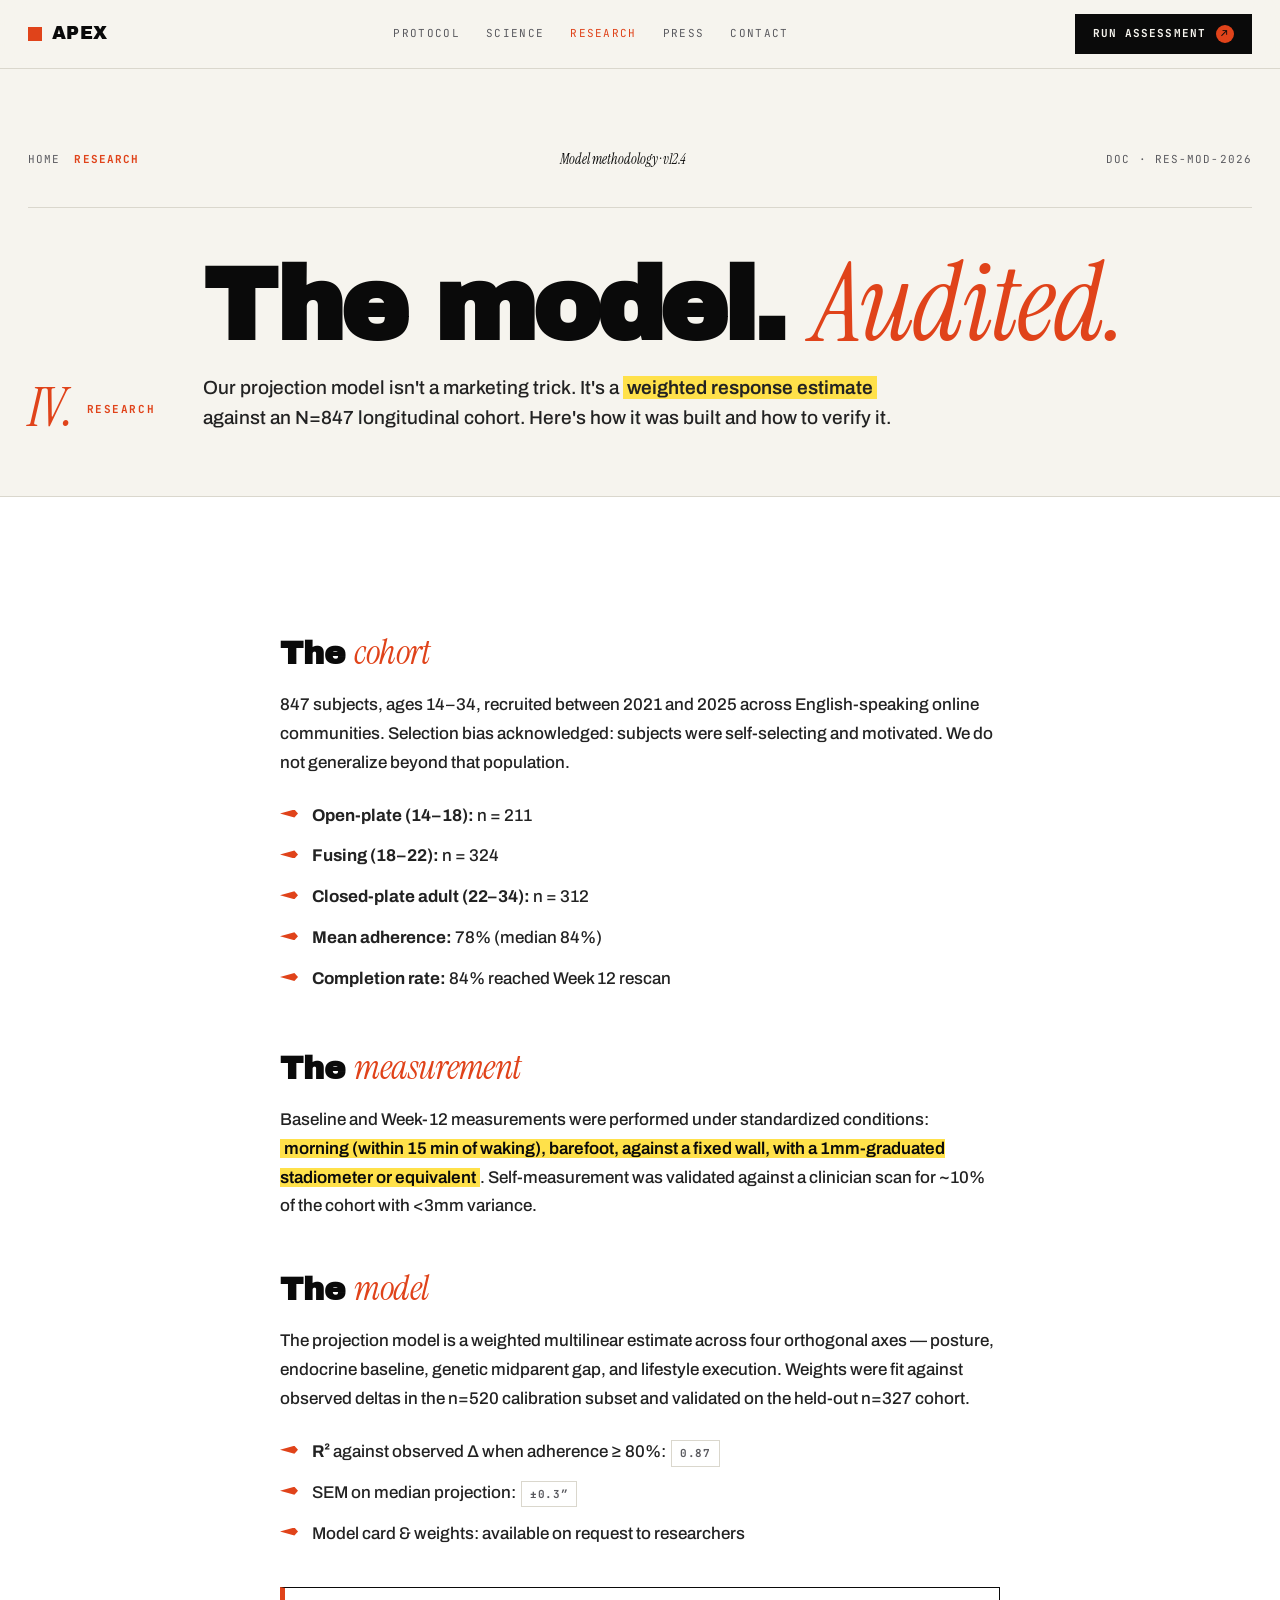
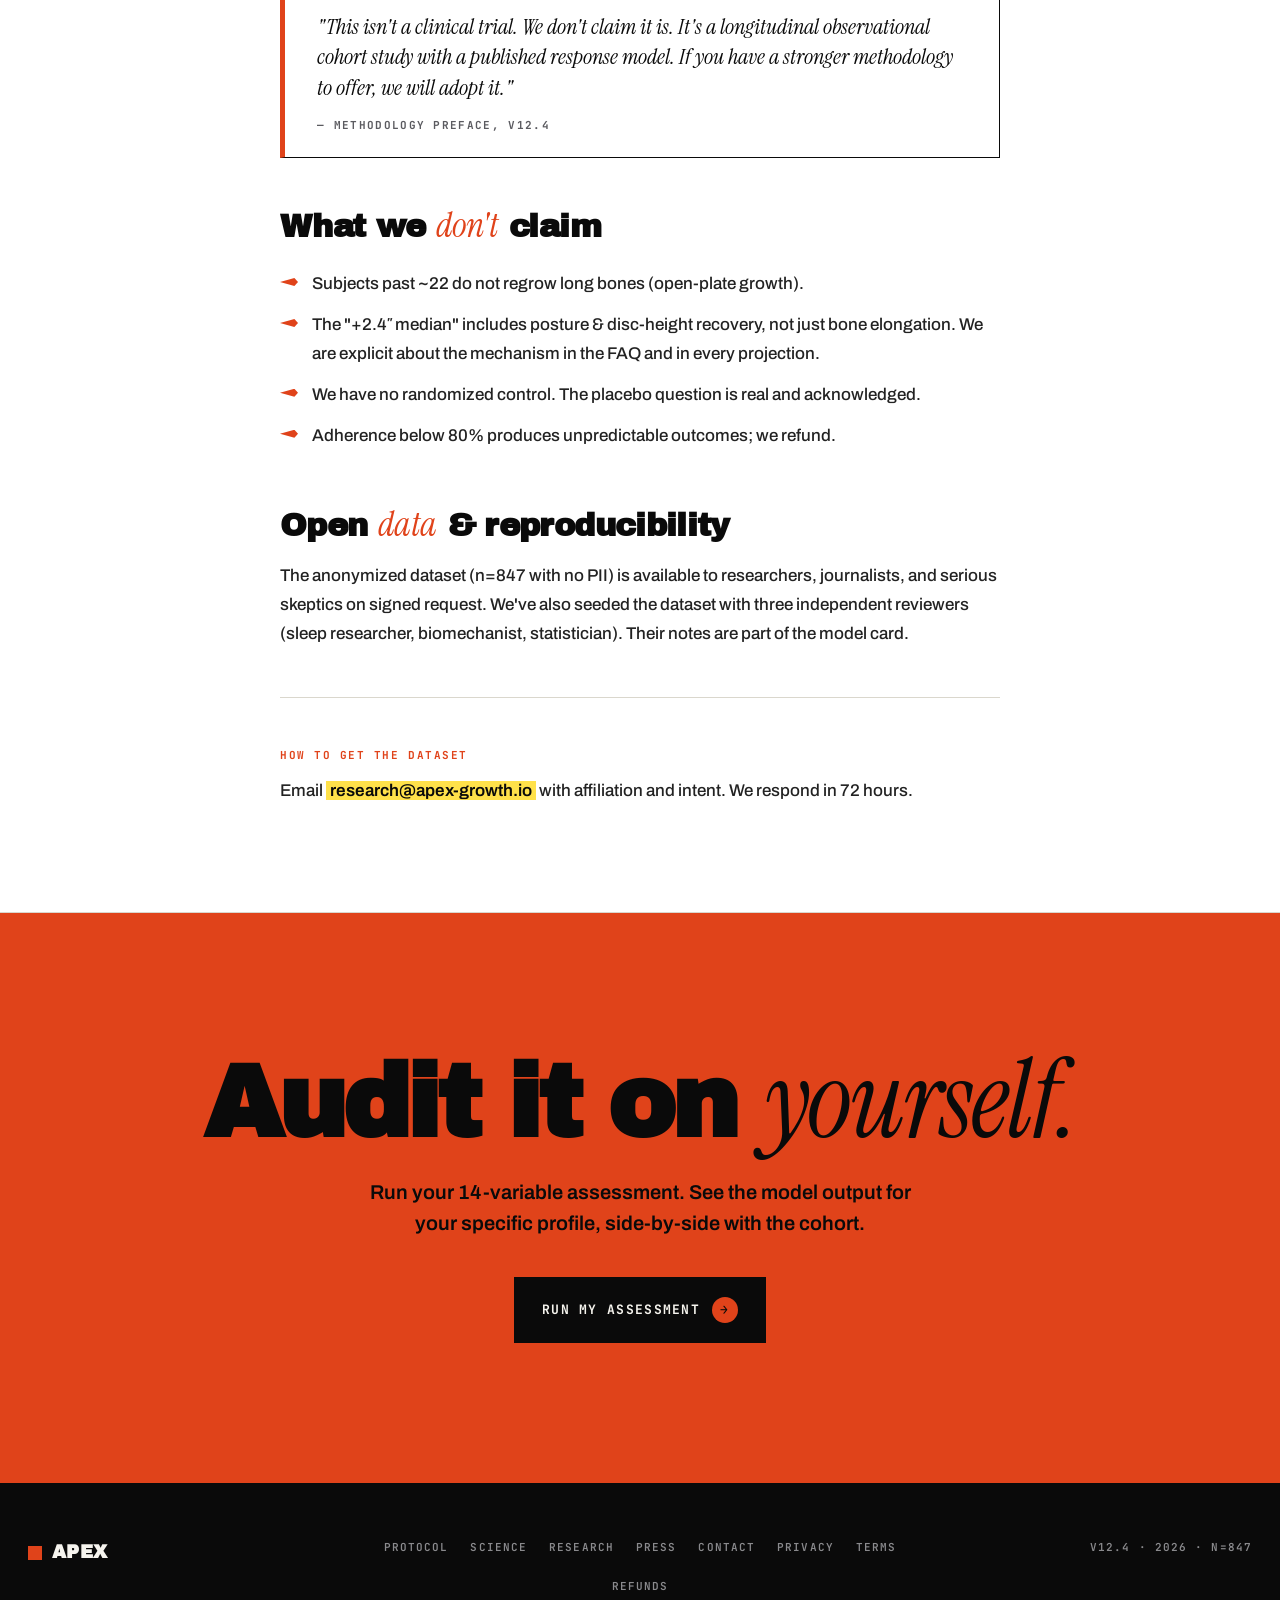
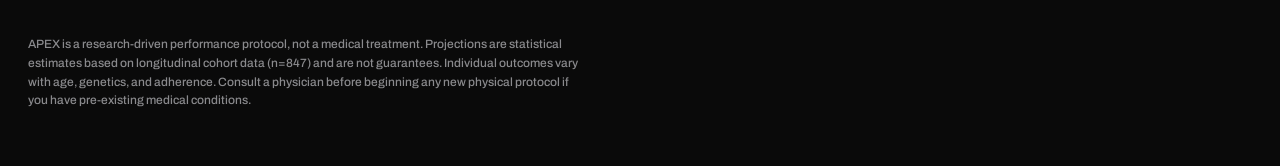
==== Research.html @ 3153909a "Add files via upload" ====
<!DOCTYPE html>
<html lang="en">
<head>
<meta charset="UTF-8">
<meta name="viewport" content="width=device-width, initial-scale=1.0">
<title>Research — APEX</title>
<link rel="icon" href="assets/favicon.svg" type="image/svg+xml">
<link rel="preconnect" href="https://fonts.googleapis.com">
<link rel="preconnect" href="https://fonts.gstatic.com" crossorigin>
<link rel="stylesheet" href="https://fonts.googleapis.com/css2?family=Archivo+Black&family=Archivo:wght@400;500;600;700;800&family=Instrument+Serif:ital@0;1&family=JetBrains+Mono:wght@400;500;700&display=swap">
<link rel="stylesheet" href="subpage.css">
</head>
<body>
<nav class="nav">
  <div class="nav-i">
    <a class="brand" href="index.html"><span class="sq"></span>APEX</a>
    <div class="nav-ul">
      <a href="Protocol.html" >Protocol</a>
      <a href="Science.html" >Science</a>
      <a href="Research.html" class="cur">Research</a>
      <a href="Press.html" >Press</a>
      <a href="Contact.html" >Contact</a>
    </div>
    <a class="nav-cta" href="Height Assessment.html">Run assessment <span class="arr">↗</span></a>
  </div>
</nav>
<section class="page-head">
  <div class="wrap">
    <div class="page-meta">
      <div class="crumbs"><a href="index.html">Home</a><span class="stamp">Research</span></div>
      <div class="ver">Model methodology · v12.4</div>
      <div>DOC · RES-MOD-2026</div>
    </div>
    <div class="page-grid">
      <div class="page-kick"><span class="idx">IV.</span>Research</div>
      <div>
        <h1 class="page-h1">The model. <span class="serif">Audited.</span></h1>
        <p class="page-lede">Our projection model isn't a marketing trick. It's a <strong>weighted response estimate</strong> against an N=847 longitudinal cohort. Here's how it was built and how to verify it.</p>
      </div>
    </div>
  </div>
</section>

<section class="sec paper">
  <div class="wrap">
    <div class="prose">
      <h3>The <span class="serif">cohort</span></h3>
      <p>847 subjects, ages 14–34, recruited between 2021 and 2025 across English-speaking online communities. Selection bias acknowledged: subjects were self-selecting and motivated. We do not generalize beyond that population.</p>
      <ul>
        <li><strong>Open-plate (14–18):</strong> n = 211</li>
        <li><strong>Fusing (18–22):</strong> n = 324</li>
        <li><strong>Closed-plate adult (22–34):</strong> n = 312</li>
        <li><strong>Mean adherence:</strong> 78% (median 84%)</li>
        <li><strong>Completion rate:</strong> 84% reached Week 12 rescan</li>
      </ul>

      <h3>The <span class="serif">measurement</span></h3>
      <p>Baseline and Week-12 measurements were performed under standardized conditions: <strong>morning (within 15 min of waking), barefoot, against a fixed wall, with a 1mm-graduated stadiometer or equivalent</strong>. Self-measurement was validated against a clinician scan for ~10% of the cohort with &lt;3mm variance.</p>

      <h3>The <span class="serif">model</span></h3>
      <p>The projection model is a weighted multilinear estimate across four orthogonal axes — posture, endocrine baseline, genetic midparent gap, and lifestyle execution. Weights were fit against observed deltas in the n=520 calibration subset and validated on the held-out n=327 cohort.</p>
      <ul>
        <li><strong>R²</strong> against observed Δ when adherence ≥ 80%: <span class="cite">0.87</span></li>
        <li>SEM on median projection: <span class="cite">±0.3″</span></li>
        <li>Model card &amp; weights: available on request to researchers</li>
      </ul>

      <blockquote>"This isn't a clinical trial. We don't claim it is. It's a longitudinal observational cohort study with a published response model. If you have a stronger methodology to offer, we will adopt it."<cite>— Methodology preface, v12.4</cite></blockquote>

      <h3>What we <span class="serif">don't</span> claim</h3>
      <ul>
        <li>Subjects past ~22 do not regrow long bones (open-plate growth).</li>
        <li>The "+2.4″ median" includes posture &amp; disc-height recovery, not just bone elongation. We are explicit about the mechanism in the FAQ and in every projection.</li>
        <li>We have no randomized control. The placebo question is real and acknowledged.</li>
        <li>Adherence below 80% produces unpredictable outcomes; we refund.</li>
      </ul>

      <h3>Open <span class="serif">data</span> &amp; reproducibility</h3>
      <p>The anonymized dataset (n=847 with no PII) is available to researchers, journalists, and serious skeptics on signed request. We've also seeded the dataset with three independent reviewers (sleep researcher, biomechanist, statistician). Their notes are part of the model card.</p>
      <hr>
      <h4>How to get the dataset</h4>
      <p>Email <strong>research@apex-growth.io</strong> with affiliation and intent. We respond in 72 hours.</p>
    </div>
  </div>
</section>

<section class="final">
  <div class="wrap">
    <h2>Audit it on <span class="serif">yourself.</span></h2>
    <p>Run your 14-variable assessment. See the model output for your specific profile, side-by-side with the cohort.</p>
    <a class="btn-primary" href="Height Assessment.html">Run my assessment <span class="arr">→</span></a>
  </div>
</section>
<footer class="footer">
  <div class="wrap">
    <div class="footer-i">
      <div class="brand"><span class="sq"></span>APEX</div>
      <div class="footer-links">
        <a href="Protocol.html">Protocol</a>
        <a href="Science.html">Science</a>
        <a href="Research.html">Research</a>
        <a href="Press.html">Press</a>
        <a href="Contact.html">Contact</a>
        <a href="Privacy.html">Privacy</a>
        <a href="Terms.html">Terms</a>
        <a href="Refunds.html">Refunds</a>
      </div>
      <div style="text-align:right">v12.4 · 2026 · N=847</div>
    </div>
    <p class="footer-legal">APEX is a research-driven performance protocol, not a medical treatment. Projections are statistical estimates based on longitudinal cohort data (n=847) and are not guarantees. Individual outcomes vary with age, genetics, and adherence. Consult a physician before beginning any new physical protocol if you have pre-existing medical conditions.</p>
  </div>
</footer>
</body>
</html>
---- subpage.css ----
/* ============ APEX subpage shared styles ============ */
:root{
  --bg:#f6f4ee; --paper:#fff; --ink:#0a0a0a; --ink-2:#222; --mid:#5b5b60; --dim:#9b9b9f;
  --line:#dad7cd; --line-2:#e7e4dc;
  --hot:#e0431a; --hot-dim:#fde9e1;
  --green:#1f5740; --green-dim:#e8f0ec;
  --yellow:#ffe14a;
  --display:'Archivo Black',sans-serif;
  --serif:'Instrument Serif',serif;
  --sans:'Archivo',sans-serif;
  --mono:'JetBrains Mono',monospace;
}
*,*::before,*::after{margin:0;padding:0;box-sizing:border-box}
html,body{background:var(--bg);color:var(--ink);font-family:var(--sans);font-size:15.5px;line-height:1.55;-webkit-font-smoothing:antialiased;min-height:100vh}
a{color:inherit;text-decoration:none}
img,svg{display:block;max-width:100%}
::selection{background:var(--ink);color:var(--yellow)}
.wrap{max-width:1280px;margin:0 auto;padding:0 28px}

/* NAV */
.nav{position:sticky;top:0;z-index:50;background:rgba(246,244,238,.95);backdrop-filter:blur(14px);border-bottom:1px solid var(--line)}
.nav-i{max-width:1280px;margin:0 auto;padding:14px 28px;display:grid;grid-template-columns:auto 1fr auto;gap:28px;align-items:center}
.brand{display:flex;align-items:center;gap:10px;font-family:var(--display);font-size:18px;letter-spacing:.02em;color:var(--ink)}
.brand .sq{width:14px;height:14px;background:var(--hot)}
.nav-ul{display:flex;gap:26px;justify-content:center;font-family:var(--mono);font-size:11px;letter-spacing:.12em;text-transform:uppercase;color:var(--mid)}
.nav-ul a{transition:color .15s}
.nav-ul a:hover,.nav-ul a.cur{color:var(--hot)}
.nav-cta{
  background:var(--ink);color:var(--bg);padding:11px 18px;
  font-family:var(--mono);font-size:11px;font-weight:700;letter-spacing:.1em;text-transform:uppercase;
  display:inline-flex;align-items:center;gap:10px;
  transition:transform .15s,background .15s;
}
.nav-cta:hover{background:var(--hot);transform:translateY(-1px)}
.nav-cta .arr{display:inline-flex;align-items:center;justify-content:center;width:18px;height:18px;background:var(--hot);color:var(--ink);border-radius:50%;font-size:11px}
.nav-cta:hover .arr{background:var(--bg);color:var(--hot)}

/* PAGE HEAD */
.page-head{padding:80px 0 64px;border-bottom:1px solid var(--line)}
.page-meta{
  display:grid;grid-template-columns:auto 1fr auto;gap:24px;align-items:center;
  font-family:var(--mono);font-size:11px;letter-spacing:.1em;text-transform:uppercase;color:var(--mid);
  padding-bottom:36px;border-bottom:1px solid var(--line);margin-bottom:48px;
}
.page-meta .crumbs{display:flex;gap:14px;align-items:center}
.page-meta .crumbs span:not(:last-child)::after{content:'/';margin-left:14px;color:var(--dim)}
.page-meta .crumbs a:hover{color:var(--hot)}
.page-meta .ver{color:var(--ink);justify-self:center;font-family:var(--serif);font-style:italic;font-size:14px;text-transform:none;letter-spacing:0;font-weight:400}
.page-meta .stamp{color:var(--hot);font-weight:700}

.page-grid{display:grid;grid-template-columns:auto 1fr;gap:48px;align-items:end}
.page-kick{font-family:var(--mono);font-size:11px;font-weight:700;letter-spacing:.14em;color:var(--hot);text-transform:uppercase;display:flex;gap:14px;align-items:center;padding-top:10px}
.page-kick .idx{font-family:var(--serif);font-style:italic;font-weight:400;font-size:54px;color:var(--hot);letter-spacing:-.02em;line-height:.85}
.page-h1{
  font-family:var(--display);font-weight:900;
  font-size:clamp(56px,8vw,128px);line-height:.88;letter-spacing:-.04em;text-wrap:balance;
}
.page-h1 .serif{font-family:var(--serif);font-style:italic;font-weight:400;color:var(--hot);font-size:1.06em;letter-spacing:-.02em}
.page-h1 .hl{background:var(--ink);color:var(--bg);padding:0 14px;display:inline-block}
.page-h1 .ul{background:linear-gradient(transparent 68%,var(--yellow) 68%,var(--yellow) 92%,transparent 92%)}
.page-lede{max-width:64ch;font-size:19px;color:var(--ink-2);margin-top:22px;font-weight:500;line-height:1.55}
.page-lede strong{background:var(--yellow);padding:1px 4px;font-weight:600}

/* SECTION */
.sec{padding:88px 0;border-bottom:1px solid var(--line)}
.sec.paper{background:var(--paper)}
.sec.dark{background:var(--ink);color:var(--bg);border-bottom:0}
.sec-head{display:grid;grid-template-columns:auto 1fr;gap:48px;margin-bottom:56px;align-items:end}
@media(max-width:780px){.sec-head,.page-grid{grid-template-columns:1fr;gap:18px}}
.sec-kick{font-family:var(--mono);font-size:11px;font-weight:700;letter-spacing:.14em;color:var(--hot);text-transform:uppercase;display:flex;gap:14px;align-items:center;padding-top:8px}
.sec-kick .idx{font-family:var(--serif);font-style:italic;font-weight:400;font-size:42px;color:var(--hot);letter-spacing:-.02em;line-height:.85}
.sec.dark .sec-kick{color:var(--hot)}
.sec-h2{font-family:var(--display);font-weight:900;font-size:clamp(40px,6vw,84px);line-height:.92;letter-spacing:-.035em;text-wrap:balance}
.sec-h2 .serif{font-family:var(--serif);font-style:italic;font-weight:400;color:var(--hot);font-size:1.05em;letter-spacing:-.02em}
.sec-h2 .hl{background:var(--ink);color:var(--bg);padding:0 12px;display:inline-block}
.sec.dark .sec-h2 .hl{background:var(--hot);color:var(--ink)}
.sec-lede{max-width:62ch;font-size:17px;color:var(--ink-2);margin-top:18px;font-weight:500}
.sec.dark .sec-lede{color:#c8c8c8}

/* PROSE */
.prose{max-width:72ch;margin:0 auto;font-size:17px;line-height:1.7;color:var(--ink-2)}
.prose h3{font-family:var(--display);font-size:32px;letter-spacing:-.02em;line-height:1.15;color:var(--ink);margin:48px 0 18px}
.prose h3 .serif{font-family:var(--serif);font-style:italic;font-weight:400;color:var(--hot);font-size:1.08em}
.prose h4{font-family:var(--mono);font-size:11px;font-weight:700;letter-spacing:.14em;color:var(--hot);text-transform:uppercase;margin:32px 0 12px}
.prose p{margin-bottom:18px;font-weight:500}
.prose p strong{color:var(--ink);font-weight:600;background:var(--yellow);padding:0 4px}
.prose ul{margin:16px 0 24px;padding-left:0;list-style:none}
.prose ul li{padding:6px 0 6px 32px;position:relative;font-weight:500}
.prose ul li::before{content:'';position:absolute;left:0;top:14px;width:18px;height:8px;background:var(--hot);clip-path:polygon(0 50%,80% 0,100% 50%,80% 100%)}
.prose blockquote{margin:32px 0;padding:24px 32px;background:var(--paper);border:1px solid var(--ink);border-left:5px solid var(--hot);font-family:var(--serif);font-style:italic;font-size:22px;line-height:1.4;color:var(--ink);font-weight:400}
.prose blockquote cite{display:block;font-family:var(--mono);font-style:normal;font-size:11px;font-weight:700;letter-spacing:.12em;color:var(--mid);text-transform:uppercase;margin-top:14px}
.prose .cite{display:inline-block;font-family:var(--mono);font-size:11px;font-weight:700;letter-spacing:.06em;color:var(--mid);border:1px solid var(--line);padding:3px 8px;margin:0 2px}
.prose hr{border:0;border-top:1px solid var(--line);margin:48px 0}

/* FINAL CTA */
.final{padding:140px 0;text-align:center;background:var(--hot);color:var(--ink);position:relative;overflow:hidden}
.final h2{font-family:var(--display);font-size:clamp(48px,8vw,120px);line-height:.9;letter-spacing:-.04em;text-wrap:balance}
.final h2 .strike{position:relative;display:inline-block}
.final h2 .strike::after{content:'';position:absolute;left:-2%;right:-2%;top:48%;height:10px;background:var(--ink);transform:rotate(-2deg)}
.final h2 .hl{background:var(--ink);color:var(--yellow);padding:0 16px;display:inline-block}
.final h2 .serif{font-family:var(--serif);font-style:italic;font-weight:400;color:var(--ink);font-size:1.05em;letter-spacing:-.02em}
.final p{margin:28px auto 38px;font-size:20px;font-weight:600;max-width:46ch}
.btn-primary{
  background:var(--ink);color:var(--bg);padding:20px 28px;
  font-family:var(--mono);font-size:13px;font-weight:700;letter-spacing:.1em;text-transform:uppercase;
  display:inline-flex;align-items:center;gap:12px;
  transition:transform .15s,background .15s;
}
.btn-primary:hover{transform:translateY(-2px);background:var(--paper);color:var(--ink)}
.btn-primary .arr{width:26px;height:26px;background:var(--hot);color:var(--ink);border-radius:50%;display:inline-flex;align-items:center;justify-content:center;font-weight:900;font-size:13px}
.btn-ghost{
  display:inline-block;color:var(--ink-2);padding:18px 4px;
  font-family:var(--mono);font-size:12px;font-weight:600;letter-spacing:.08em;text-transform:uppercase;
  border-bottom:2px solid var(--ink);transition:color .15s;
}
.btn-ghost:hover{color:var(--hot);border-color:var(--hot)}

/* FOOTER */
.footer{padding:56px 0;background:var(--ink);color:var(--bg)}
.footer-i{display:grid;grid-template-columns:1fr 2fr 1fr;gap:28px;align-items:start;font-family:var(--mono);font-size:11px;font-weight:600;letter-spacing:.1em;text-transform:uppercase;color:#8a8a8d}
.footer-links{display:flex;gap:22px;justify-content:center;flex-wrap:wrap}
.footer-links a:hover{color:var(--hot)}
.footer-legal{margin-top:40px;font-family:var(--sans);font-size:12px;color:#8a8a8d;font-weight:500;letter-spacing:0;text-transform:none;max-width:80ch;line-height:1.55}
.footer .brand{color:var(--bg)}

@media(max-width:780px){.nav-ul{display:none}.page-meta{grid-template-columns:1fr;gap:12px}.page-meta .ver{justify-self:start}}

/* ============ MOBILE (≤640px) ============ */
@media(max-width:640px){
  .wrap{padding:0 18px}

  /* NAV */
  .nav-i{padding:11px 18px;gap:12px;grid-template-columns:auto auto}
  .brand{font-size:16px}
  .nav-cta{padding:9px 12px;font-size:10px;letter-spacing:.08em;gap:6px}
  .nav-cta .arr{width:16px;height:16px;font-size:10px}

  /* PAGE HEAD */
  .page-head{padding:44px 0 36px}
  .page-meta{padding-bottom:20px;margin-bottom:28px;font-size:10px}
  .page-meta .crumbs{flex-wrap:wrap}
  .page-meta .crumbs span:not(:last-child)::after{margin-left:8px}
  .page-meta .ver{font-size:12px}
  .page-grid{gap:14px}
  .page-kick{font-size:10px;letter-spacing:.1em;gap:10px;padding-top:0}
  .page-kick .idx{font-size:36px}
  .page-h1{font-size:42px;line-height:.96;letter-spacing:-.03em;overflow-wrap:break-word}
  .page-h1 .serif{font-size:1em}
  .page-lede{font-size:15.5px;margin-top:16px;line-height:1.5}

  /* SECTIONS */
  .sec{padding:56px 0}
  .sec-head{margin-bottom:36px}
  .sec-kick{font-size:10px;letter-spacing:.1em}
  .sec-kick .idx{font-size:34px}
  .sec-h2{font-size:34px;letter-spacing:-.025em}
  .sec-lede{font-size:15.5px;margin-top:14px}

  /* PROSE */
  .prose{font-size:15.5px;line-height:1.65}
  .prose h3{font-size:26px;margin:32px 0 14px}
  .prose h4{margin:24px 0 10px}
  .prose ul li{padding:5px 0 5px 28px}
  .prose ul li::before{top:12px}
  .prose blockquote{padding:18px 22px;font-size:18px;margin:24px 0}

  /* FINAL */
  .final{padding:84px 0}
  .final h2{font-size:48px;line-height:.92}
  .final h2 .strike::after{height:5px}
  .final p{font-size:15.5px;margin:20px auto 28px}
  .btn-primary{padding:16px 22px;font-size:11.5px}
  .btn-primary .arr{width:22px;height:22px;font-size:11px}

  /* FOOTER */
  .footer{padding:36px 0}
  .footer-i{grid-template-columns:1fr;gap:18px;text-align:center}
  .footer-i > div:last-child{text-align:center!important}
  .footer-links{justify-content:center;gap:14px 18px;font-size:10.5px}
  .footer-legal{margin-top:24px;font-size:11.5px;text-align:center}
}
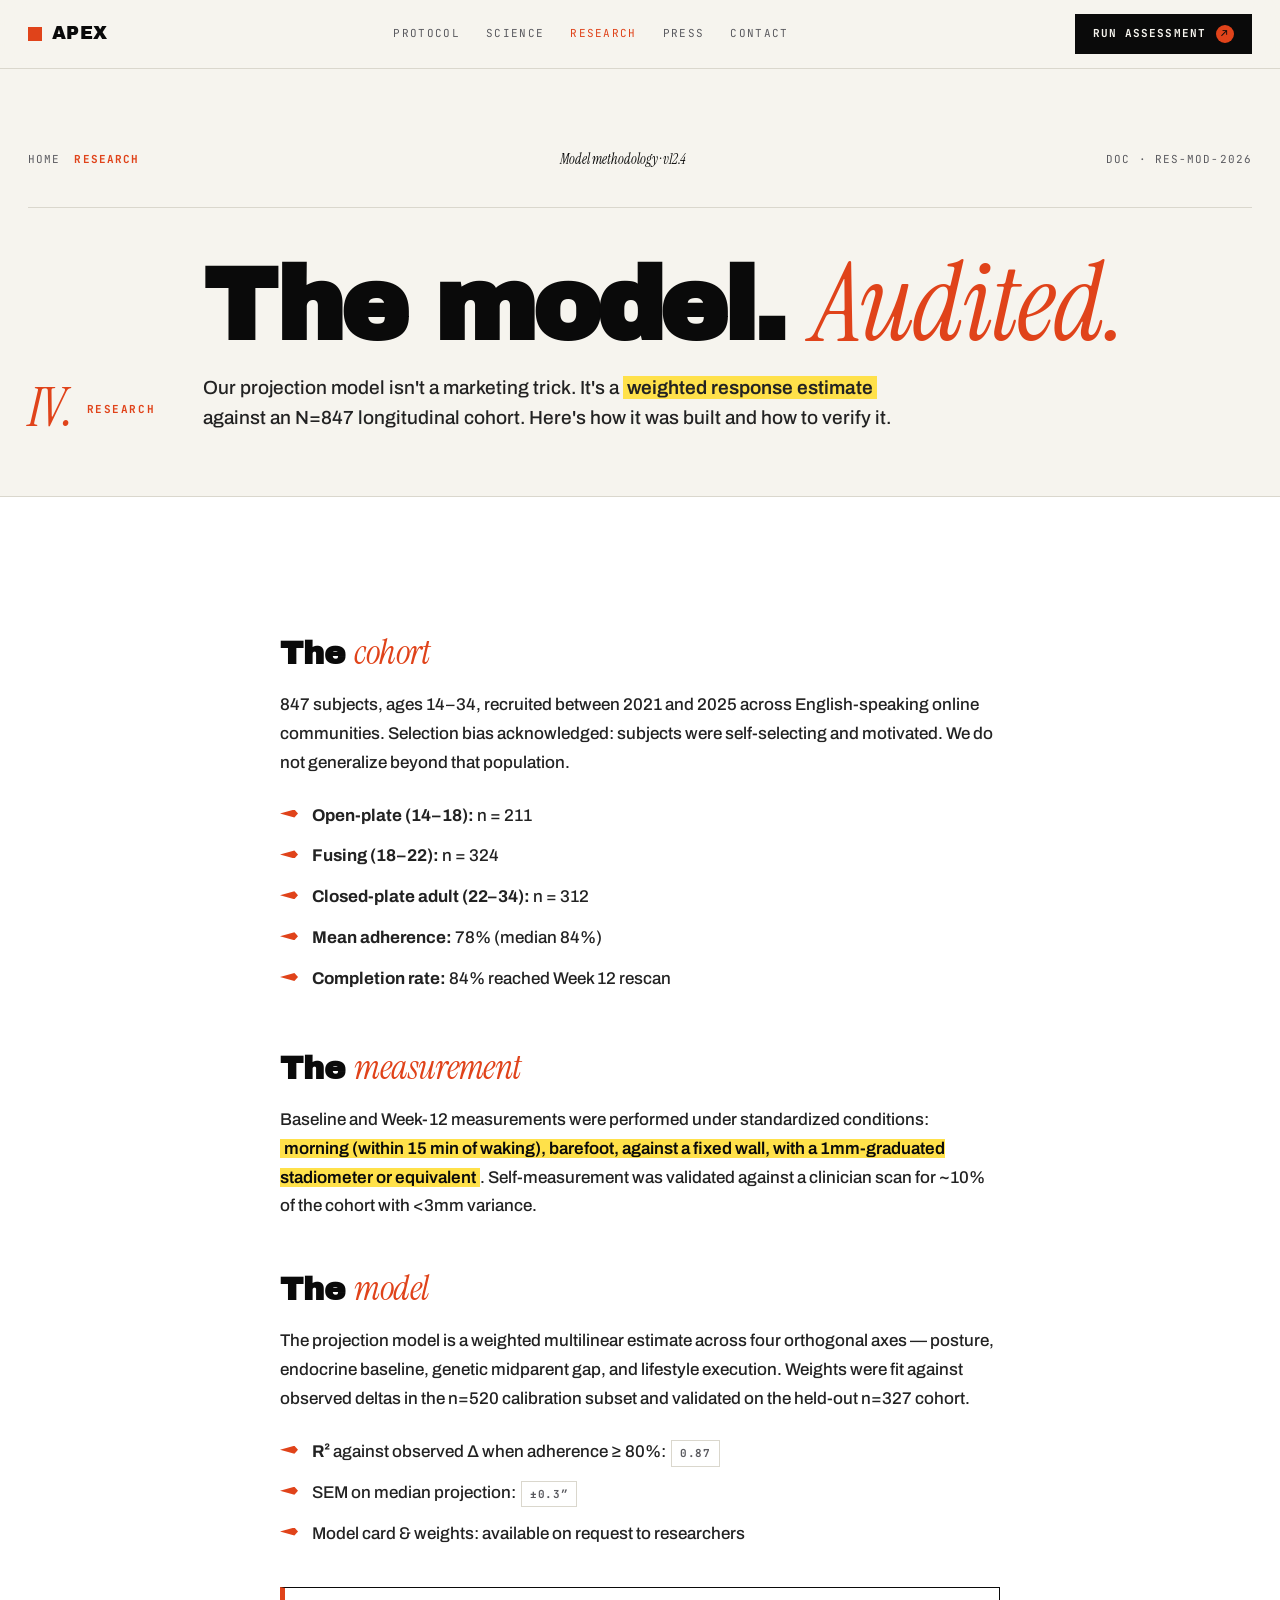
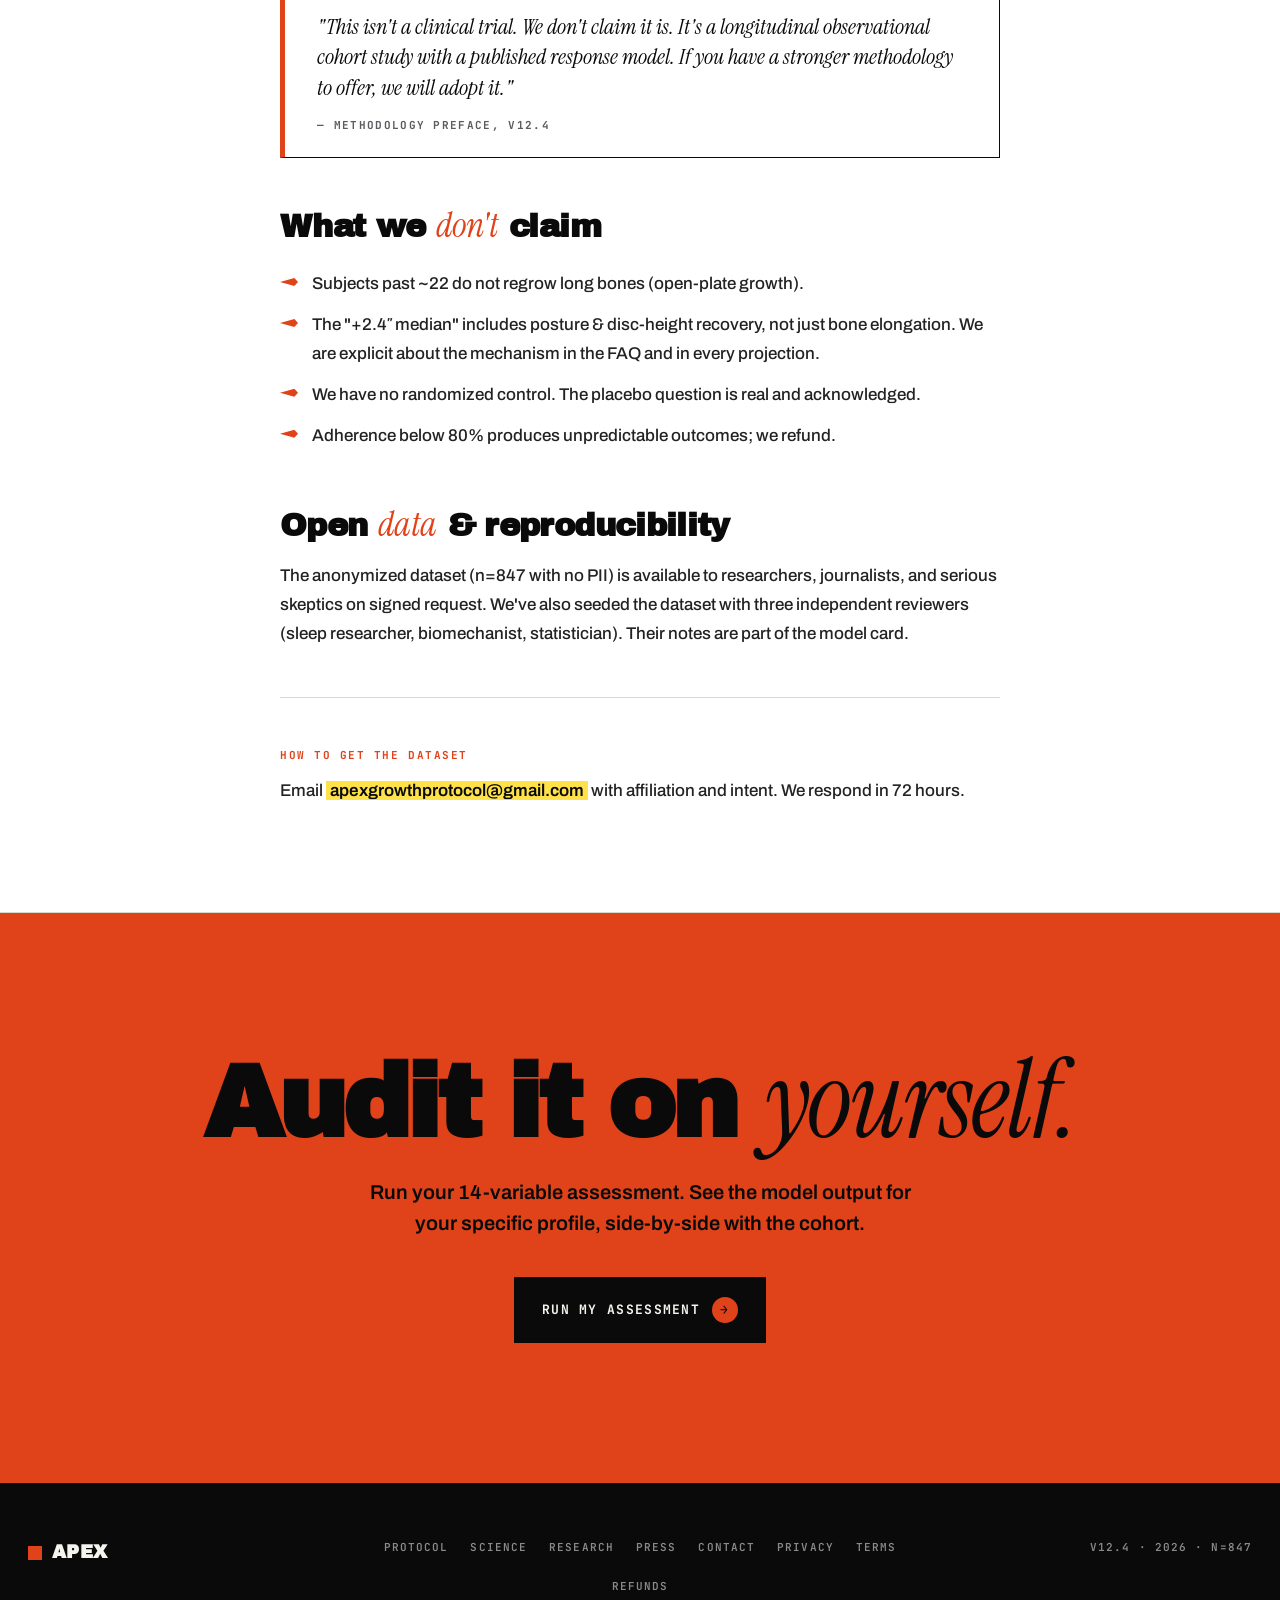
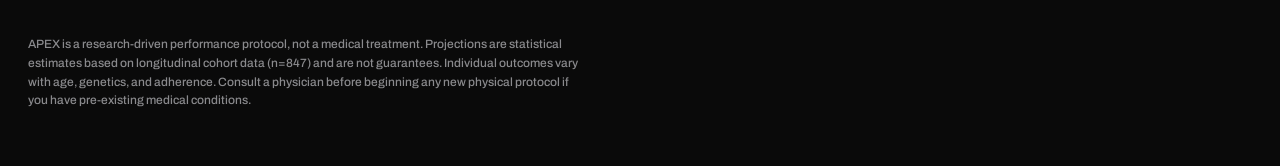
==== commit 4bfd9d0b: "Update Research.html" ====
--- a/Research.html
+++ b/Research.html
@@ -79,7 +79,7 @@
       <p>The anonymized dataset (n=847 with no PII) is available to researchers, journalists, and serious skeptics on signed request. We've also seeded the dataset with three independent reviewers (sleep researcher, biomechanist, statistician). Their notes are part of the model card.</p>
       <hr>
       <h4>How to get the dataset</h4>
-      <p>Email <strong>research@apex-growth.io</strong> with affiliation and intent. We respond in 72 hours.</p>
+      <p>Email <strong>apexgrowthprotocol@gmail.com</strong> with affiliation and intent. We respond in 72 hours.</p>
     </div>
   </div>
 </section>
@@ -111,4 +111,4 @@
   </div>
 </footer>
 </body>
-</html>+</html>
